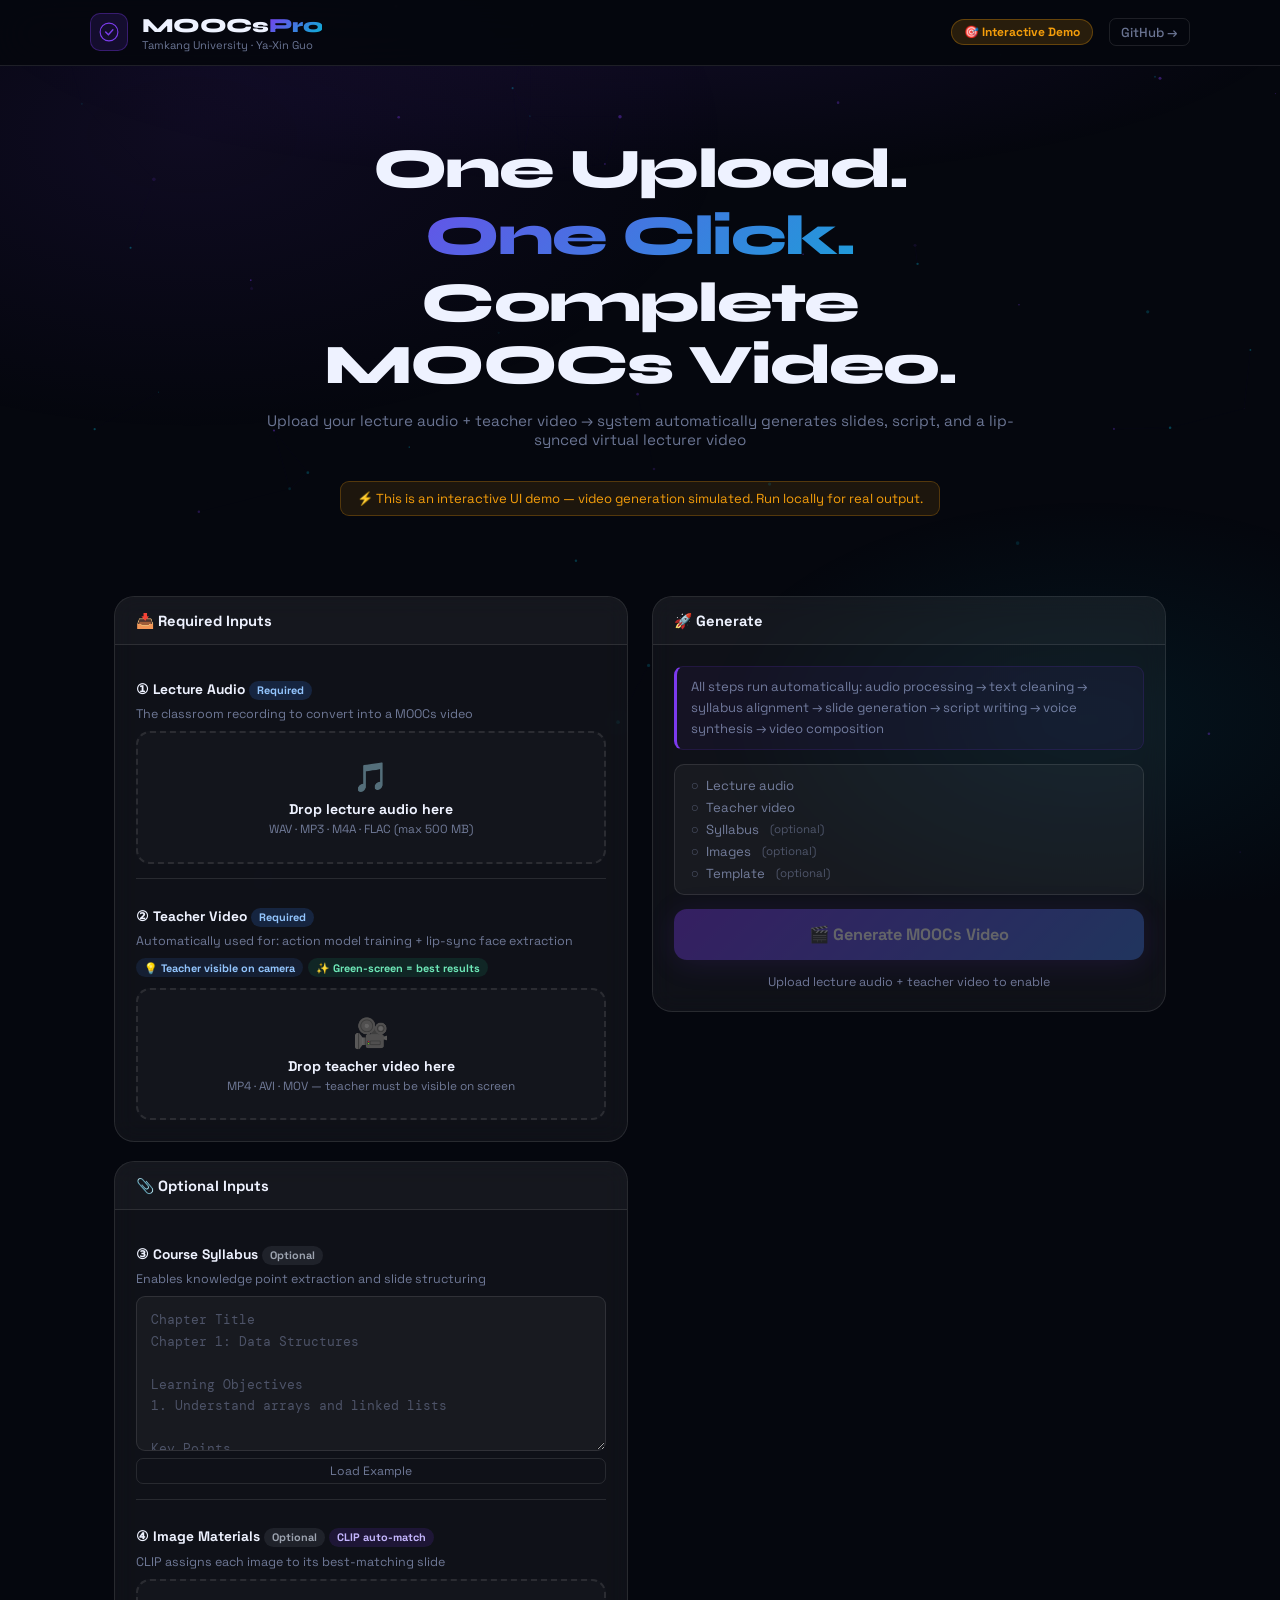
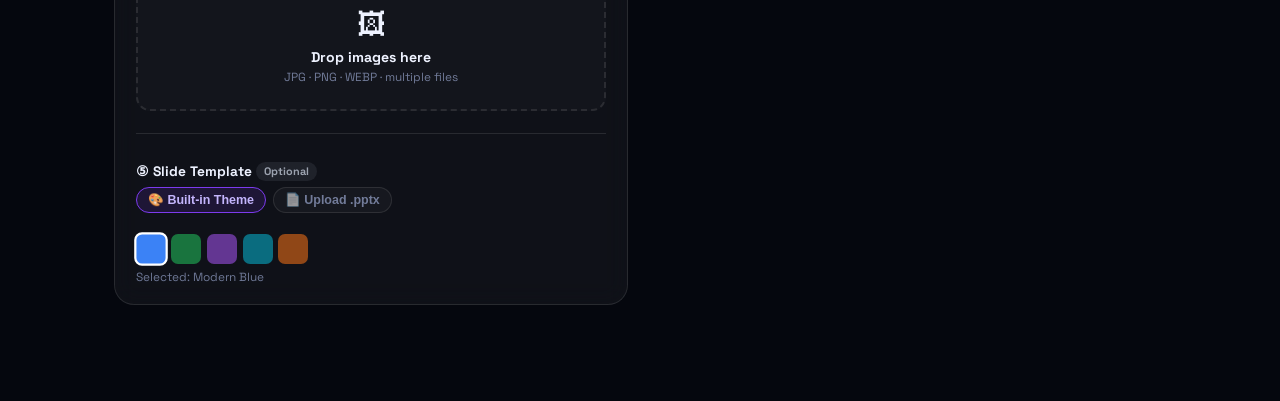
==== docs/index.html @ e99d3d4f "Fresh start: add all project files" ====
<!DOCTYPE html>
<html lang="en">
<head>
<meta charset="UTF-8"/>
<meta name="viewport" content="width=device-width,initial-scale=1"/>
<title>MOOCs Auto-Generator — Demo</title>
<link href="https://fonts.googleapis.com/css2?family=Space+Grotesk:wght@400;500;600;700&family=Syne:wght@700;800;900&family=DM+Mono:wght@400;500&display=swap" rel="stylesheet"/>
<style>
/* ── Reset & tokens ─────────────────────────────────────── */
:root{
  --bg:#05070e;--sf:rgba(255,255,255,.045);--sf2:rgba(255,255,255,.08);
  --bd:rgba(255,255,255,.1);--bd2:rgba(255,255,255,.22);
  --tx:#eef2ff;--sub:rgba(190,205,255,.55);--muted:rgba(190,205,255,.32);
  --v:#7c3aed;--vl:rgba(124,58,237,.14);--va:rgba(124,58,237,.35);
  --c:#06b6d4;--g:#10b981;--gl:rgba(16,185,129,.12);
  --o:#f59e0b;--ol:rgba(245,158,11,.12);--r:#ef4444;
  --gv:linear-gradient(135deg,#7c3aed,#06b6d4);
  --gg:linear-gradient(135deg,#10b981,#06b6d4);
  --rad:14px;--radl:20px;--tr:.22s cubic-bezier(.4,0,.2,1);
}
*,*::before,*::after{box-sizing:border-box;margin:0;padding:0}
body{font-family:'Space Grotesk',sans-serif;background:var(--bg);color:var(--tx);min-height:100vh;overflow-x:hidden}
body::before{content:'';position:fixed;inset:0;z-index:0;pointer-events:none;
  background:radial-gradient(ellipse 70% 55% at 15% 15%,rgba(124,58,237,.09) 0%,transparent 60%),
             radial-gradient(ellipse 55% 45% at 85% 80%,rgba(6,182,212,.08) 0%,transparent 55%)}
canvas{position:fixed;inset:0;z-index:0;pointer-events:none}

/* ── Header ────────────────────────────────────────────── */
header{position:sticky;top:0;z-index:200;background:rgba(5,7,14,.9);backdrop-filter:blur(20px);border-bottom:1px solid var(--bd);padding:.8rem 2rem}
.hdr{max-width:1100px;margin:auto;display:flex;align-items:center;gap:1rem}
.brand{display:flex;align-items:center;gap:.85rem;flex:1}
.orb{width:38px;height:38px;background:var(--vl);border:1.5px solid var(--va);border-radius:10px;display:flex;align-items:center;justify-content:center;animation:orbB 4s ease infinite;flex-shrink:0}
.orb svg{width:20px;height:20px}
@keyframes orbB{0%,100%{box-shadow:0 0 0 0 rgba(124,58,237,.45)}50%{box-shadow:0 0 0 8px rgba(124,58,237,0)}}
.bn{font-family:'Syne',sans-serif;font-size:1.25rem;font-weight:800;letter-spacing:-.02em}
.neon{background:var(--gv);-webkit-background-clip:text;-webkit-text-fill-color:transparent;background-clip:text}
.bs{font-size:.7rem;color:var(--sub)}
.demo-badge{font-size:.75rem;font-weight:700;padding:.25rem .75rem;border-radius:100px;background:rgba(245,158,11,.15);border:1px solid rgba(245,158,11,.3);color:var(--o)}
.gh-link{color:var(--sub);text-decoration:none;font-size:.82rem;font-weight:500;padding:.28rem .72rem;border-radius:7px;border:1px solid var(--bd);transition:var(--tr)}
.gh-link:hover{color:var(--tx);background:var(--sf2)}

/* ── Hero ───────────────────────────────────────────────── */
.hero{position:relative;z-index:1;padding:4.5rem 2rem 3rem;text-align:center;
  background:radial-gradient(ellipse 80% 50% at 50% -10%,rgba(124,58,237,.10) 0%,transparent 65%)}
.hero-c{max-width:800px;margin:auto}
.ht{font-family:'Syne',sans-serif;font-size:clamp(2rem,4.5vw,3.5rem);font-weight:900;line-height:1.1;letter-spacing:-.03em;display:flex;flex-direction:column;gap:.1em;margin-bottom:1rem}
.h2{background:var(--gv);-webkit-background-clip:text;-webkit-text-fill-color:transparent;background-clip:text}
.hs{font-size:.95rem;color:var(--sub);margin-bottom:2rem}
.notice{display:inline-flex;align-items:center;gap:.5rem;background:rgba(245,158,11,.1);border:1px solid rgba(245,158,11,.25);border-radius:9px;padding:.5rem 1rem;font-size:.82rem;color:var(--o);margin-bottom:2rem}

/* ── Input + Output layout ──────────────────────────────── */
.main{position:relative;z-index:1;max-width:1100px;margin:0 auto;padding:0 1.5rem 6rem;display:grid;grid-template-columns:1fr 1fr;gap:1.5rem;align-items:start}
@media(max-width:800px){.main{grid-template-columns:1fr}}

/* ── Cards ──────────────────────────────────────────────── */
.card{background:var(--sf);border:1px solid var(--bd);border-radius:var(--radl);overflow:hidden;backdrop-filter:blur(12px);transition:border-color var(--tr);opacity:0;transform:translateY(14px)}
.card.vis{opacity:1;transform:none;transition:opacity .5s ease,transform .5s ease,border-color var(--tr)}
.card:hover{border-color:var(--bd2)}
.ch{display:flex;align-items:center;gap:.7rem;padding:.9rem 1.3rem;border-bottom:1px solid var(--bd);font-weight:700;font-size:.92rem;background:rgba(255,255,255,.022)}
.cb{padding:1.3rem;display:flex;flex-direction:column;gap:.85rem}

/* ── Upload zones ───────────────────────────────────────── */
.uz{border:2px dashed var(--bd);border-radius:var(--rad);padding:1.6rem;text-align:center;cursor:pointer;transition:var(--tr);background:rgba(255,255,255,.02);position:relative}
.uz:hover,.uz.over{border-color:var(--v);background:var(--vl)}
.uz.filled{border-color:rgba(16,185,129,.5);background:rgba(16,185,129,.05)}
.uz input{position:absolute;inset:0;opacity:0;cursor:pointer;width:100%;height:100%}
.ui{font-size:1.8rem;display:block;margin-bottom:.35rem;transition:transform var(--tr)}
.uz:hover .ui{transform:scale(1.12) translateY(-2px)}
.ut{font-size:.88rem;font-weight:700}
.us{font-size:.74rem;color:var(--sub);margin-top:.18rem}
.fi-bar{background:var(--gl);border:1px solid rgba(16,185,129,.3);border-radius:8px;padding:.45rem .85rem;font-size:.8rem;color:var(--g);font-weight:600;display:flex;align-items:center;gap:.4rem;animation:fadeUp .3s ease}
.fi-bar::before{content:'✓'}
@keyframes fadeUp{from{opacity:0;transform:translateY(5px)}to{opacity:1;transform:none}}

/* ── Input blocks ───────────────────────────────────────── */
.ib{display:flex;flex-direction:column;gap:.45rem;padding:.9rem 0;border-bottom:1px solid var(--bd)}
.ib:last-child{border-bottom:none;padding-bottom:0}
.ibl{font-size:.86rem;font-weight:700}
.ibd{font-size:.78rem;color:var(--sub);line-height:1.5}
.badges{display:flex;gap:.35rem;flex-wrap:wrap}
.bq{font-size:.68rem;font-weight:700;padding:.15rem .5rem;border-radius:100px}
.bq.req{background:rgba(59,130,246,.18);color:#93c5fd}
.bq.opt{background:rgba(107,114,128,.18);color:#9ca3af}
.bq.ai{background:var(--vl);color:#c4b5fd}

/* ── Template toggle ────────────────────────────────────── */
.tg-row{display:flex;gap:.4rem}
.tg-pill{font-size:.78rem;font-weight:600;padding:.28rem .7rem;border-radius:100px;border:1.5px solid var(--bd);cursor:pointer;transition:var(--tr);color:var(--sub);background:rgba(255,255,255,.03)}
.tg-pill.act{border-color:var(--v);background:var(--vl);color:#c4b5fd}
.theme-row{display:flex;gap:.35rem;flex-wrap:wrap;margin-top:.35rem}
.ts{width:30px;height:30px;border-radius:7px;cursor:pointer;border:2px solid transparent;transition:var(--tr);opacity:.55;flex-shrink:0}
.ts.act{border-color:#fff;opacity:1;transform:scale(1.12)}
textarea{background:rgba(255,255,255,.04);border:1px solid var(--bd);border-radius:9px;color:var(--tx);font-family:'DM Mono',monospace;font-size:.79rem;line-height:1.7;padding:.75rem .9rem;width:100%;resize:vertical;transition:border-color var(--tr)}
textarea:focus{outline:none;border-color:var(--v);box-shadow:0 0 0 3px var(--vl)}
textarea::placeholder{color:var(--muted)}

/* ── Thumbnail grid ─────────────────────────────────────── */
.tg{display:flex;flex-wrap:wrap;gap:.45rem;min-height:0}
.tw{position:relative;width:68px;height:68px;animation:fadeUp .3s ease}
.tw img{width:68px;height:68px;object-fit:cover;border-radius:8px;border:1.5px solid var(--bd)}
.tw button{position:absolute;top:-5px;right:-5px;width:18px;height:18px;background:var(--r);color:#fff;border:none;border-radius:50%;font-size:.62rem;cursor:pointer;display:flex;align-items:center;justify-content:center;font-weight:700;opacity:0;transition:opacity var(--tr)}
.tw:hover button{opacity:1}

/* ── Checklist ──────────────────────────────────────────── */
.checks{display:flex;flex-direction:column;gap:.3rem;background:rgba(255,255,255,.04);border:1px solid var(--bd);border-radius:10px;padding:.8rem 1rem}
.ci{display:flex;align-items:center;gap:.45rem;font-size:.82rem;color:var(--sub);transition:color var(--tr)}
.ck{font-size:.85rem;color:var(--muted);transition:color var(--tr)}
.ci.done{color:var(--tx)}.ci.done .ck{color:var(--g)}
.ci em{font-style:normal;font-size:.72rem;opacity:.6;margin-left:.2rem}

/* ── Generate button ────────────────────────────────────── */
.btn-gen{position:relative;display:flex;align-items:center;justify-content:center;gap:.5rem;width:100%;padding:.95rem;border-radius:13px;font-family:'Space Grotesk',sans-serif;font-size:1.02rem;font-weight:700;border:none;cursor:pointer;background:var(--gv);color:#fff;box-shadow:0 4px 30px rgba(124,58,237,.35);transition:transform var(--tr),box-shadow var(--tr);background-size:200% 200%;animation:gradSh 4s ease infinite;overflow:hidden}
.btn-gen:disabled{opacity:.35;cursor:not-allowed;animation:none}
.btn-gen:not(:disabled):hover{transform:translateY(-2px);box-shadow:0 8px 40px rgba(124,58,237,.5)}
@keyframes gradSh{0%,100%{background-position:0% 50%}50%{background-position:100% 50%}}
.btn-gen .glow{position:absolute;inset:0;background:radial-gradient(ellipse at 50% 110%,rgba(255,255,255,.25),transparent 65%);opacity:0;transition:opacity var(--tr)}
.btn-gen:not(:disabled):hover .glow{opacity:1}
.gen-note{font-size:.78rem;color:var(--sub);text-align:center}

/* ── Progress ───────────────────────────────────────────── */
.prog-panel{display:none}
.flow-mini{display:flex;align-items:center;gap:.3rem;flex-wrap:wrap;margin-bottom:.7rem}
.fm{padding:.22rem .6rem;border-radius:100px;font-size:.71rem;font-weight:600;background:rgba(255,255,255,.06);color:var(--sub);border:1px solid var(--bd);transition:var(--tr);white-space:nowrap}
.fm.run{background:var(--ol);border-color:var(--o);color:var(--o);animation:blink 1s infinite}
.fm.ok{background:var(--gl);border-color:var(--g);color:var(--g)}
.fa{color:var(--muted);font-size:.75rem}
@keyframes blink{50%{opacity:.55}}
.pb-w{display:flex;align-items:center;gap:.65rem}
.pb-t{flex:1;height:8px;background:rgba(255,255,255,.08);border-radius:100px;overflow:hidden}
.pb-f{height:100%;background:var(--gv);border-radius:100px;transition:width .4s ease;width:0;position:relative;overflow:hidden}
.pb-f::after{content:'';position:absolute;top:0;left:-80%;width:80%;height:100%;background:linear-gradient(90deg,transparent,rgba(255,255,255,.4),transparent);animation:shine 1.5s linear infinite}
@keyframes shine{to{left:160%}}
.pb-pct{font-family:'DM Mono',monospace;font-weight:700;color:var(--v);font-size:.88rem;min-width:3rem}
.pb-msg{font-size:.82rem;color:var(--sub);margin-top:.3rem;min-height:1.3em}
.log{max-height:110px;overflow-y:auto;background:rgba(255,255,255,.03);border:1px solid var(--bd);border-radius:8px;padding:.65rem .85rem;font-family:'DM Mono',monospace;font-size:.7rem;color:var(--sub);margin-top:.4rem}
.ll.ok{color:var(--g)}.ll.run{color:var(--o)}

/* ── Output ─────────────────────────────────────────────── */
.output-panel{display:none}
.banner{display:flex;align-items:center;gap:.9rem;background:linear-gradient(135deg,rgba(16,185,129,.12),rgba(6,182,212,.07));border:1px solid rgba(16,185,129,.25);border-radius:11px;padding:.9rem 1.15rem}
.banner-e{font-size:1.8rem}
.bt{font-weight:700;color:var(--g);font-size:.95rem}
.bs2{font-size:.78rem;color:var(--sub);margin-top:.1rem}
video{width:100%;border-radius:10px;background:#000;max-height:360px;border:1px solid var(--bd)}
.dl-btn{display:flex;align-items:center;justify-content:space-between;background:rgba(255,255,255,.04);border:1px solid var(--bd);border-radius:9px;padding:.6rem .95rem;font-size:.84rem;font-weight:600}
.dl-a{background:var(--gg);color:#fff;padding:.3rem .85rem;border-radius:7px;text-decoration:none;font-size:.79rem;font-weight:700;transition:var(--tr)}
.dl-a:hover{filter:brightness(1.12)}

/* ── Toasts ─────────────────────────────────────────────── */
#toasts{position:fixed;bottom:1.5rem;right:1.5rem;z-index:9999;display:flex;flex-direction:column;gap:.4rem}
.toast{background:rgba(12,14,26,.97);border:1px solid var(--bd);border-radius:10px;padding:.7rem 1rem;font-size:.82rem;font-weight:600;display:flex;align-items:center;gap:.4rem;animation:tIn .25s ease;max-width:300px;backdrop-filter:blur(16px)}
.toast-ok{border-left:3px solid var(--g)}.toast-err{border-left:3px solid var(--r)}.toast-info{border-left:3px solid var(--v)}
@keyframes tIn{from{transform:translateX(110%);opacity:0}to{transform:none;opacity:1}}

/* ── Scrollbar ──────────────────────────────────────────── */
::-webkit-scrollbar{width:4px}::-webkit-scrollbar-track{background:transparent}
::-webkit-scrollbar-thumb{background:rgba(255,255,255,.12);border-radius:2px}
</style>
</head>
<body>

<canvas id="bg"></canvas>

<header>
  <div class="hdr">
    <div class="brand">
      <div class="orb">
        <svg viewBox="0 0 36 36" fill="none">
          <circle cx="18" cy="18" r="16" stroke="url(#g0)" stroke-width="2"/>
          <path d="M12 18l5 5 8-9" stroke="url(#g0)" stroke-width="2.5" stroke-linecap="round"/>
          <defs><linearGradient id="g0" x1="0" y1="0" x2="36" y2="36"><stop stop-color="#7c3aed"/><stop offset="1" stop-color="#06b6d4"/></linearGradient></defs>
        </svg>
      </div>
      <div><div class="bn">MOOCs<span class="neon">Pro</span></div><div class="bs">Tamkang University · Ya-Xin Guo</div></div>
    </div>
    <span class="demo-badge">🎯 Interactive Demo</span>
    <a href="https://github.com/your-username/moocs-auto-generator" class="gh-link" target="_blank">GitHub →</a>
  </div>
</header>

<section class="hero">
  <div class="hero-c">
    <div class="ht">
      <span>One Upload.</span>
      <span class="h2">One Click.</span>
      <span>Complete MOOCs Video.</span>
    </div>
    <p class="hs">Upload your lecture audio + teacher video → system automatically generates slides, script, and a lip-synced virtual lecturer video</p>
    <div class="notice">
      ⚡ This is an interactive UI demo — video generation simulated. Run locally for real output.
    </div>
  </div>
</section>

<div class="main">

<!-- LEFT: Inputs -->
<div>

  <!-- Required inputs -->
  <div class="card" id="c1">
    <div class="ch">📥 Required Inputs</div>
    <div class="cb">

      <div class="ib">
        <div class="ibl">① Lecture Audio <span class="bq req">Required</span></div>
        <div class="ibd">The classroom recording to convert into a MOOCs video</div>
        <div class="uz" id="audioDz" onclick="document.getElementById('audioIn').click()" ondragover="event.preventDefault();this.classList.add('over')" ondrop="dropHandler(event,'audio')" ondragexit="this.classList.remove('over')">
          <input type="file" id="audioIn" accept=".wav,.mp3,.m4a,.flac" style="opacity:0;position:absolute;inset:0;cursor:pointer" onchange="handleFile(this,'audio')"/>
          <span class="ui">🎵</span>
          <div class="ut" id="audio-t">Drop lecture audio here</div>
          <div class="us">WAV · MP3 · M4A · FLAC (max 500 MB)</div>
        </div>
        <div class="fi-bar" id="audio-fi" style="display:none"></div>
      </div>

      <div class="ib">
        <div class="ibl">② Teacher Video <span class="bq req">Required</span></div>
        <div class="ibd">Automatically used for: action model training + lip-sync face extraction</div>
        <div class="badges" style="margin-bottom:.2rem">
          <span class="bq" style="background:rgba(59,130,246,.12);color:#93c5fd">💡 Teacher visible on camera</span>
          <span class="bq" style="background:var(--gl);color:#6ee7b7">✨ Green-screen = best results</span>
        </div>
        <div class="uz" id="teacherDz" onclick="document.getElementById('teacherIn').click()" ondragover="event.preventDefault();this.classList.add('over')" ondrop="dropHandler(event,'teacher')" ondragexit="this.classList.remove('over')">
          <input type="file" id="teacherIn" accept=".mp4,.avi,.mov,.mkv" style="opacity:0;position:absolute;inset:0;cursor:pointer" onchange="handleFile(this,'teacher')"/>
          <span class="ui">🎥</span>
          <div class="ut" id="teacher-t">Drop teacher video here</div>
          <div class="us">MP4 · AVI · MOV — teacher must be visible on screen</div>
        </div>
        <div class="fi-bar" id="teacher-fi" style="display:none"></div>
      </div>

    </div>
  </div>

  <!-- Optional inputs -->
  <div class="card" id="c2" style="margin-top:1.2rem">
    <div class="ch">📎 Optional Inputs</div>
    <div class="cb">

      <div class="ib">
        <div class="ibl">③ Course Syllabus <span class="bq opt">Optional</span></div>
        <div class="ibd">Enables knowledge point extraction and slide structuring</div>
        <textarea id="syllabus" rows="6" placeholder="Chapter Title&#10;Chapter 1: Data Structures&#10;&#10;Learning Objectives&#10;1. Understand arrays and linked lists&#10;&#10;Key Points&#10;Sorting algorithms&#10;Time complexity: O(n), O(log n)"></textarea>
        <button onclick="loadEx()" style="font-size:.76rem;background:transparent;border:1px solid var(--bd);color:var(--sub);padding:.25rem .65rem;border-radius:7px;cursor:pointer;font-family:inherit;transition:var(--tr)" onmouseover="this.style.color='var(--tx)'" onmouseout="this.style.color='var(--sub)'">Load Example</button>
      </div>

      <div class="ib">
        <div class="ibl">④ Image Materials <span class="bq opt">Optional</span> <span class="bq ai">CLIP auto-match</span></div>
        <div class="ibd">CLIP assigns each image to its best-matching slide</div>
        <div class="uz" id="imgDz" onclick="document.getElementById('imgIn').click()" ondragover="event.preventDefault();this.classList.add('over')" ondrop="dropHandler(event,'img')" ondragexit="this.classList.remove('over')">
          <input type="file" id="imgIn" accept=".jpg,.jpeg,.png,.webp" multiple style="opacity:0;position:absolute;inset:0;cursor:pointer" onchange="handleImgs(this)"/>
          <span class="ui">🖼</span>
          <div class="ut" id="img-t">Drop images here</div>
          <div class="us">JPG · PNG · WEBP · multiple files</div>
        </div>
        <div class="tg" id="imgGrid"></div>
      </div>

      <div class="ib">
        <div class="ibl">⑤ Slide Template <span class="bq opt">Optional</span></div>
        <div class="tg-row" style="margin-bottom:.5rem">
          <button class="tg-pill act" id="pill-builtin" onclick="setTplMode('builtin')">🎨 Built-in Theme</button>
          <button class="tg-pill" id="pill-upload" onclick="setTplMode('upload')">📄 Upload .pptx</button>
        </div>
        <!-- Built-in themes -->
        <div id="themeSection">
          <div class="theme-row">
            <div class="ts act" data-t="Modern Blue"   style="background:#3b82f6" onclick="selT(this)" title="Modern Blue"></div>
            <div class="ts"    data-t="Academic Green" style="background:#22c55e" onclick="selT(this)" title="Academic Green"></div>
            <div class="ts"    data-t="Elegant Purple" style="background:#a855f7" onclick="selT(this)" title="Elegant Purple"></div>
            <div class="ts"    data-t="Tech Gray"       style="background:#06b6d4" onclick="selT(this)" title="Tech Gray"></div>
            <div class="ts"    data-t="Warm Orange"     style="background:#f97316" onclick="selT(this)" title="Warm Orange"></div>
          </div>
          <div style="font-size:.74rem;color:var(--sub);margin-top:.3rem" id="themeLabel">Selected: Modern Blue</div>
        </div>
        <!-- Upload template -->
        <div id="uploadSection" style="display:none">
          <div class="uz" style="padding:1.1rem" onclick="document.getElementById('tplIn').click()" ondragover="event.preventDefault();this.classList.add('over')" ondrop="dropHandler(event,'template')" ondragexit="this.classList.remove('over')">
            <input type="file" id="tplIn" accept=".pptx" style="opacity:0;position:absolute;inset:0;cursor:pointer" onchange="handleFile(this,'template')"/>
            <span class="ui" style="font-size:1.4rem">📄</span>
            <div class="ut" id="tpl-t">Drop your .pptx template</div>
          </div>
          <div class="fi-bar" id="tpl-fi" style="display:none"></div>
        </div>
      </div>

    </div>
  </div>

</div><!-- /left -->

<!-- RIGHT: Generate + Progress + Output -->
<div>

  <!-- Checklist + Generate -->
  <div class="card" id="c3">
    <div class="ch">🚀 Generate</div>
    <div class="cb">
      <div style="font-size:.82rem;color:var(--sub);padding:.6rem .9rem;background:rgba(124,58,237,.06);border:1px solid rgba(124,58,237,.15);border-radius:9px;border-left:3px solid var(--v);line-height:1.6">
        All steps run automatically: audio processing → text cleaning → syllabus alignment → slide generation → script writing → voice synthesis → video composition
      </div>

      <div class="checks" id="checklist">
        <div class="ci" id="ci-a"><span class="ck">○</span> Lecture audio</div>
        <div class="ci" id="ci-t"><span class="ck">○</span> Teacher video</div>
        <div class="ci" id="ci-s"><span class="ck">○</span> Syllabus <em>(optional)</em></div>
        <div class="ci" id="ci-i"><span class="ck">○</span> Images <em>(optional)</em></div>
        <div class="ci" id="ci-p"><span class="ck">○</span> Template <em>(optional)</em></div>
      </div>

      <button class="btn-gen" id="btnGen" onclick="simulate()" disabled>
        <span>🎬 Generate MOOCs Video</span>
        <div class="glow"></div>
      </button>
      <div class="gen-note" id="genNote">Upload lecture audio + teacher video to enable</div>
    </div>
  </div>

  <!-- Progress -->
  <div class="card prog-panel" id="progCard" style="margin-top:1.2rem">
    <div class="ch">⏳ Processing…</div>
    <div class="cb">
      <div class="flow-mini">
        <div class="fm" id="fm-a">🎙 Audio</div><div class="fa">›</div>
        <div class="fm" id="fm-c">✏ Clean</div><div class="fa">›</div>
        <div class="fm" id="fm-al">📋 Align</div><div class="fa">›</div>
        <div class="fm" id="fm-p">🖼 Slides</div><div class="fa">›</div>
        <div class="fm" id="fm-s">📝 Script</div><div class="fa">›</div>
        <div class="fm" id="fm-v">🎬 Video</div>
      </div>
      <div class="pb-w"><div class="pb-t"><div class="pb-f" id="pbf"></div></div><span class="pb-pct" id="pbn">0%</span></div>
      <div class="pb-msg" id="pbm"></div>
      <div class="log" id="plog"></div>
    </div>
  </div>

  <!-- Output -->
  <div class="card output-panel" id="outCard" style="margin-top:1.2rem">
    <div class="ch">🎉 Your MOOCs Video is Ready!</div>
    <div class="cb">
      <div class="banner">
        <span class="banner-e">🎓</span>
        <div><div class="bt">Teaching Video Generated</div><div class="bs2">Slides · Script · Virtual Lecturer · Lip Sync</div></div>
      </div>
      <video id="demoVid" controls>
        <source src="" type="video/mp4"/>
        Your browser does not support video playback.
      </video>
      <div class="dl-btn">
        <span>🎬 Complete MOOCs Video</span>
        <a href="#" class="dl-a" id="dlLink" download>⬇ Download</a>
      </div>
      <div style="font-size:.78rem;color:var(--sub);text-align:center;margin-top:.3rem">
        ℹ️ Demo mode — run locally with <code style="font-family:'DM Mono';background:rgba(255,255,255,.08);padding:.1rem .35rem;border-radius:4px">python start.py</code> for real video output
      </div>
    </div>
  </div>

</div><!-- /right -->
</div><!-- /main -->

<div id="toasts"></div>

<script>
// ── Particle canvas ──────────────────────────────────────────
(function(){
  const cv = document.getElementById('bg'), ctx = cv.getContext('2d');
  let W, H, pts = [];
  function resize(){ W = cv.width = window.innerWidth; H = cv.height = window.innerHeight; }
  class P { constructor(){ this.reset(); } reset(){ this.x=Math.random()*W; this.y=Math.random()*H; this.vx=(Math.random()-.5)*.4; this.vy=(Math.random()-.5)*.4; this.r=Math.random()*1.4+.5; this.a=Math.random()*.35+.07; this.c=Math.random()>.5?'124,58,237':'6,182,212'; } tick(){ this.x+=this.vx; this.y+=this.vy; if(this.x<0||this.x>W||this.y<0||this.y>H) this.reset(); } draw(){ ctx.beginPath(); ctx.arc(this.x,this.y,this.r,0,Math.PI*2); ctx.fillStyle=`rgba(${this.c},${this.a})`; ctx.fill(); } }
  function frame(){ ctx.clearRect(0,0,W,H); for(let i=0;i<pts.length;i++) for(let j=i+1;j<pts.length;j++){const dx=pts[i].x-pts[j].x,dy=pts[i].y-pts[j].y,d=Math.sqrt(dx*dx+dy*dy);if(d<130){ctx.beginPath();ctx.moveTo(pts[i].x,pts[i].y);ctx.lineTo(pts[j].x,pts[j].y);ctx.strokeStyle=`rgba(124,58,237,${.07*(1-d/130)})`;ctx.lineWidth=.5;ctx.stroke();}} pts.forEach(p=>{p.tick();p.draw();}); requestAnimationFrame(frame); }
  window.addEventListener('resize',resize,{passive:true}); resize(); pts=Array.from({length:70},()=>new P()); frame();
})();

// ── Card reveal ───────────────────────────────────────────────
const obs = new IntersectionObserver(es=>es.forEach(e=>{if(e.isIntersecting){e.target.classList.add('vis');obs.unobserve(e.target);}}),{threshold:.06});
document.querySelectorAll('.card').forEach((c,i)=>{c.style.transitionDelay=`${i*.05}s`;obs.observe(c);});

// ── State ─────────────────────────────────────────────────────
const S = { audio: null, teacher: null, imgs: [], template: null };

// ── File handlers ─────────────────────────────────────────────
function handleFile(inp, type) {
  const f = inp.files?.[0]; if (!f) return;
  if (type === 'audio') {
    S.audio = f;
    document.getElementById('audio-t').textContent = f.name;
    document.getElementById('audioDz').classList.add('filled');
    const fi = document.getElementById('audio-fi'); fi.style.display=''; fi.textContent = `${f.name} · ${(f.size/1e6).toFixed(1)} MB`;
    toast(`Audio: ${f.name}`, 'info');
  } else if (type === 'teacher') {
    S.teacher = f;
    document.getElementById('teacher-t').textContent = f.name;
    document.getElementById('teacherDz').classList.add('filled');
    const fi = document.getElementById('teacher-fi'); fi.style.display=''; fi.textContent = `${f.name} · ${(f.size/1e9).toFixed(2)} GB`;
    toast(`Teacher video: ${f.name}`, 'info');
  } else if (type === 'template') {
    if (!f.name.endsWith('.pptx')) { toast('Only .pptx files accepted', 'err'); return; }
    S.template = f;
    document.getElementById('tpl-t').textContent = f.name;
    document.getElementById('templateDz')?.classList.add('filled');
    const fi = document.getElementById('tpl-fi'); if(fi){fi.style.display=''; fi.textContent = `${f.name} · ${(f.size/1e3).toFixed(0)} KB`;}
    toast(`Template: ${f.name}`, 'info');
  }
  updateChecklist();
}
function handleImgs(inp) {
  [...(inp.files||[])].forEach(f => {
    if (!['.jpg','.jpeg','.png','.webp'].includes(f.name.slice(f.name.lastIndexOf('.')).toLowerCase())) return;
    S.imgs.push(f); renderThumbs();
  });
  updateChecklist();
}
function dropHandler(e, type) {
  e.preventDefault(); e.target.closest('.uz')?.classList.remove('over');
  const files = [...(e.dataTransfer.files||[])];
  if (type === 'img') { files.forEach(f=>{ S.imgs.push(f); }); renderThumbs(); updateChecklist(); }
  else if (files[0]) { const inp = type==='audio'?document.getElementById('audioIn'):type==='teacher'?document.getElementById('teacherIn'):type==='template'?document.getElementById('tplIn'):null; if(inp){const dt=new DataTransfer(); dt.items.add(files[0]); inp.files=dt.files; handleFile(inp,type);} }
}
function renderThumbs() {
  const g = document.getElementById('imgGrid'); g.innerHTML = '';
  S.imgs.forEach((f,i) => {
    const url = URL.createObjectURL(f), w = document.createElement('div'); w.className='tw';
    w.innerHTML = `<img src="${url}" title="${f.name}"/><button onclick="S.imgs.splice(${i},1);renderThumbs();updateChecklist()">✕</button>`;
    g.appendChild(w);
  });
  const t = document.getElementById('img-t');
  if(t) t.textContent = S.imgs.length ? `${S.imgs.length} image(s) ready` : 'Drop images here';
  document.getElementById('imgDz').classList.toggle('filled', S.imgs.length > 0);
}

// ── Checklist ─────────────────────────────────────────────────
function updateChecklist() {
  const set = (id, done) => {
    const el = document.getElementById(id); if(!el) return;
    const ck = el.querySelector('.ck'); if(ck) ck.textContent = done ? '✓' : '○';
    el.classList.toggle('done', done);
  };
  set('ci-a', !!S.audio); set('ci-t', !!S.teacher);
  set('ci-s', document.getElementById('syllabus')?.value?.length > 10);
  set('ci-i', S.imgs.length > 0); set('ci-p', !!S.template);
  const ready = S.audio && S.teacher;
  const btn = document.getElementById('btnGen'); if(btn) btn.disabled = !ready;
  const note = document.getElementById('genNote');
  if(note) note.style.display = ready ? 'none' : '';
}
document.getElementById('syllabus')?.addEventListener('input', updateChecklist);

// ── Theme / Template ──────────────────────────────────────────
function selT(el) {
  document.querySelectorAll('.ts').forEach(s=>s.classList.remove('act'));
  el.classList.add('act');
  const lbl = document.getElementById('themeLabel');
  if(lbl) lbl.textContent = `Selected: ${el.dataset.t}`;
}
function setTplMode(mode) {
  document.getElementById('pill-builtin').classList.toggle('act', mode==='builtin');
  document.getElementById('pill-upload').classList.toggle('act', mode==='upload');
  document.getElementById('themeSection').style.display = mode==='builtin'?'':'none';
  document.getElementById('uploadSection').style.display = mode==='upload'?'':'none';
}
function loadEx() {
  document.getElementById('syllabus').value = `Chapter Title\nChapter 1: Data Structures\n\nLearning Objectives\n1. Understand arrays and linked lists\n2. Master sorting algorithms\n\nKey Points\nArray and Linked List\nSorting: Bubble Sort, Quick Sort\nComplexity: O(n), O(log n)`;
  updateChecklist(); toast('Example syllabus loaded', 'info');
}

// ── Simulated pipeline ────────────────────────────────────────
const STEPS = [
  {id:'fm-a', pct:5,  msg:'[Audio] Loading audio file…'},
  {id:'fm-a', pct:15, msg:'[Audio] noisereduce: background noise suppression…'},
  {id:'fm-a', pct:25, msg:'[Audio] Silero-VAD: removing silence segments…'},
  {id:'fm-a', pct:35, msg:'[Audio] Whisper: speech-to-text transcription…'},
  {id:'fm-c', pct:42, msg:'[Clean] Ollama LLaMA3: removing filler words…'},
  {id:'fm-c', pct:50, msg:'[Clean] Fixing punctuation and sentence breaks…'},
  {id:'fm-al',pct:58, msg:'[Align] Sentence-BERT: encoding transcript…'},
  {id:'fm-al',pct:64, msg:'[Align] Knowledge point semantic alignment…'},
  {id:'fm-p', pct:70, msg:'[Slides] CLIP: matching images to slides…'},
  {id:'fm-p', pct:76, msg:'[Slides] python-pptx: assembling presentation…'},
  {id:'fm-s', pct:82, msg:'[Script] LLM: generating lecture opening…'},
  {id:'fm-s', pct:87, msg:'[Script] Generating teaching body scripts…'},
  {id:'fm-v', pct:91, msg:'[Video] F5-TTS: voice synthesis…'},
  {id:'fm-v', pct:95, msg:'[Video] wav2lip: lip synchronization…'},
  {id:'fm-v', pct:98, msg:'[Video] FFmpeg: compositing final video…'},
  {id:'fm-v', pct:100,msg:'🎬 MOOCs video generation complete!'},
];

async function simulate() {
  document.getElementById('progCard').style.display='';
  document.getElementById('outCard').style.display='none';
  document.getElementById('btnGen').disabled = true;
  // reset flow steps
  ['fm-a','fm-c','fm-al','fm-p','fm-s','fm-v'].forEach(id=>{const el=document.getElementById(id);if(el)el.className='fm';});
  const log = document.getElementById('plog'); log.innerHTML = '';

  for (const step of STEPS) {
    // update progress
    document.getElementById('pbf').style.width = `${step.pct}%`;
    document.getElementById('pbn').textContent = `${step.pct}%`;
    document.getElementById('pbm').textContent = step.msg;
    // update flow mini
    document.querySelectorAll('.fm').forEach(el=>{ if(el.classList.contains('run')) el.className='fm ok'; });
    const fm = document.getElementById(step.id);
    if(fm) { fm.className = ''; fm.classList.add('fm','run'); }
    // log
    const ll = document.createElement('div'); ll.className='ll run';
    ll.textContent = `[${step.pct}%] ${step.msg}`; log.appendChild(ll); log.scrollTop=log.scrollHeight;
    if(step.pct===100) ll.className='ll ok';
    await new Promise(r => setTimeout(r, 680));
  }

  // Mark all done
  document.querySelectorAll('.fm.run').forEach(el=>{ el.className='fm ok'; });

  // Show output
  document.getElementById('outCard').style.display = '';
  document.getElementById('btnGen').disabled = false;

  // Point to demo video if available, else show placeholder message
  const vid = document.getElementById('demoVid');
  // In a real GitHub Pages deploy, you can add a sample video here:
  // vid.querySelector('source').src = 'sample_output.mp4'; vid.load();

  document.getElementById('outCard').scrollIntoView({behavior:'smooth',block:'center'});
  toast('🎉 Video generation complete!', 'ok');
}

// ── Toast ──────────────────────────────────────────────────────
function toast(msg, type='info') {
  const tc = document.getElementById('toasts');
  const el = document.createElement('div');
  el.className = `toast toast-${type}`;
  el.innerHTML = `<span>${{ok:'✅',err:'❌',info:'ℹ️'}[type]||'•'}</span><span>${msg}</span>`;
  tc.appendChild(el); setTimeout(()=>el.remove(), 4500);
}
</script>
</body>
</html>
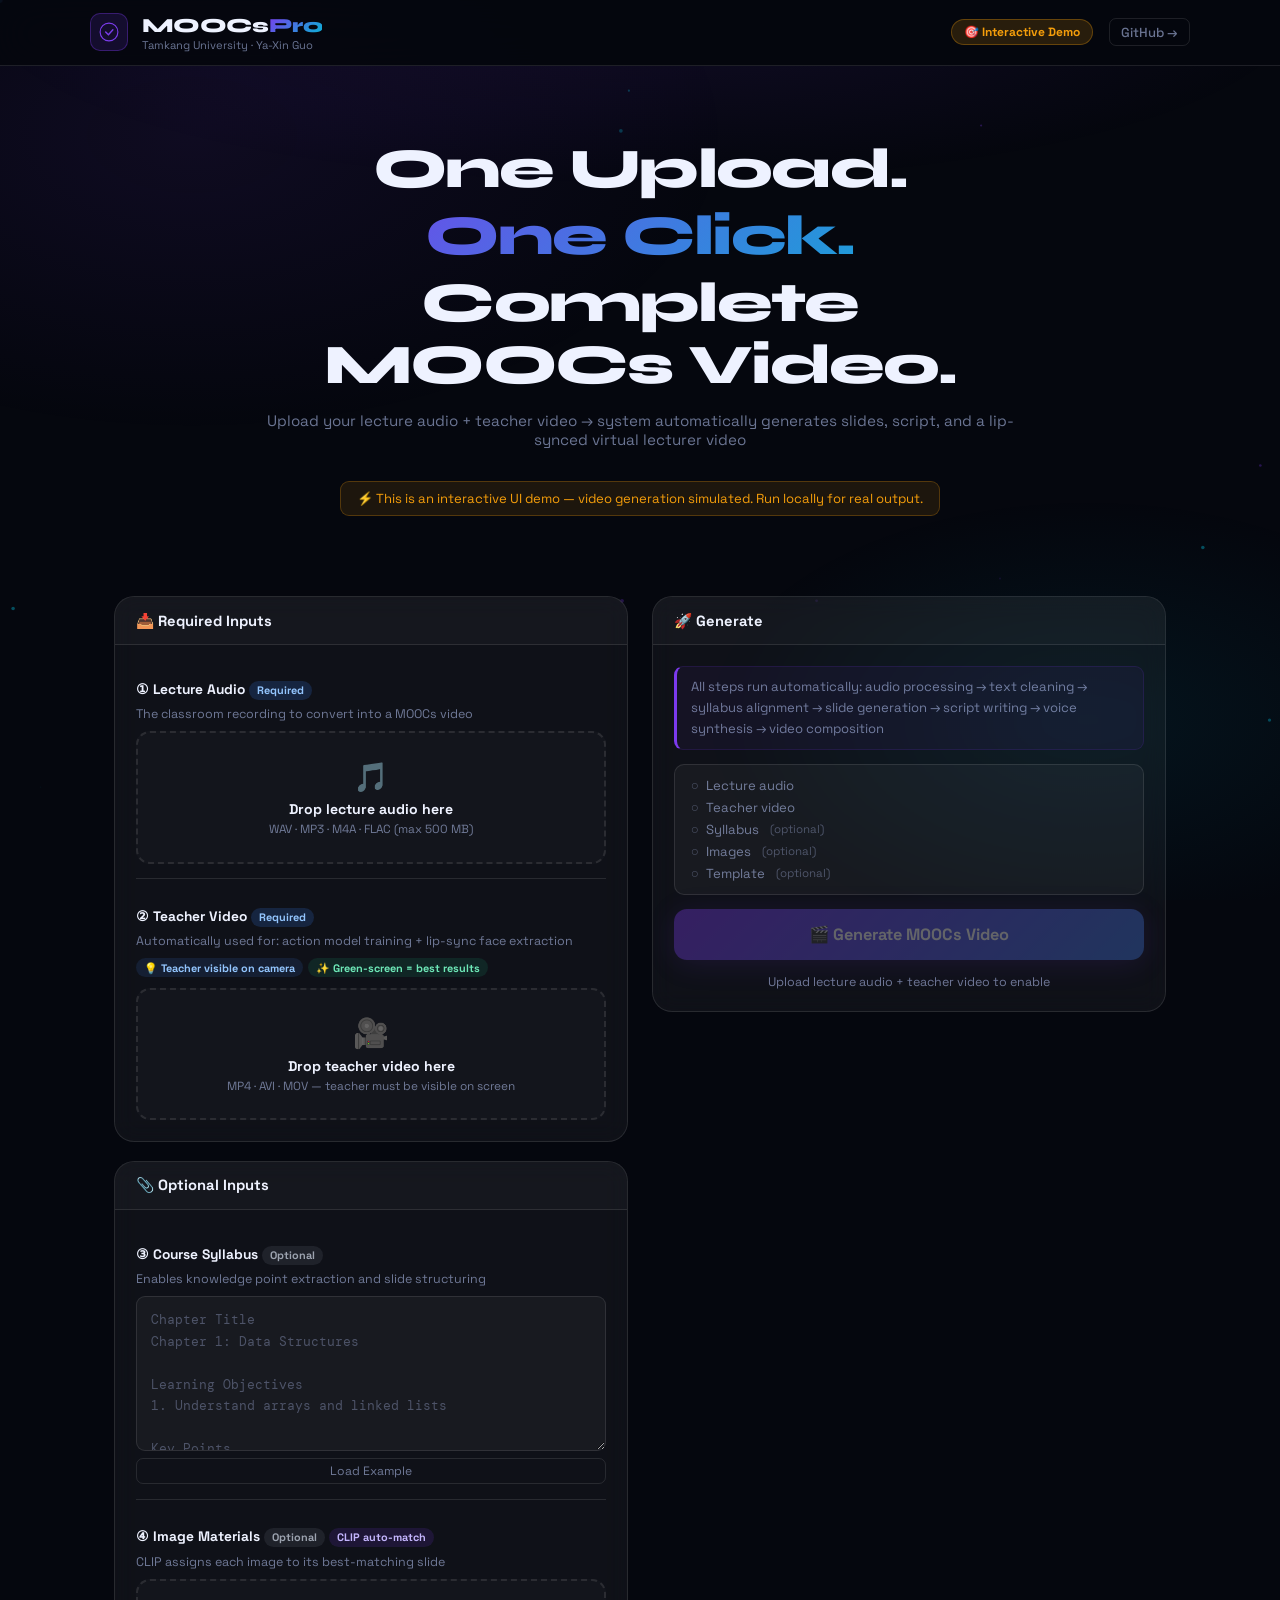
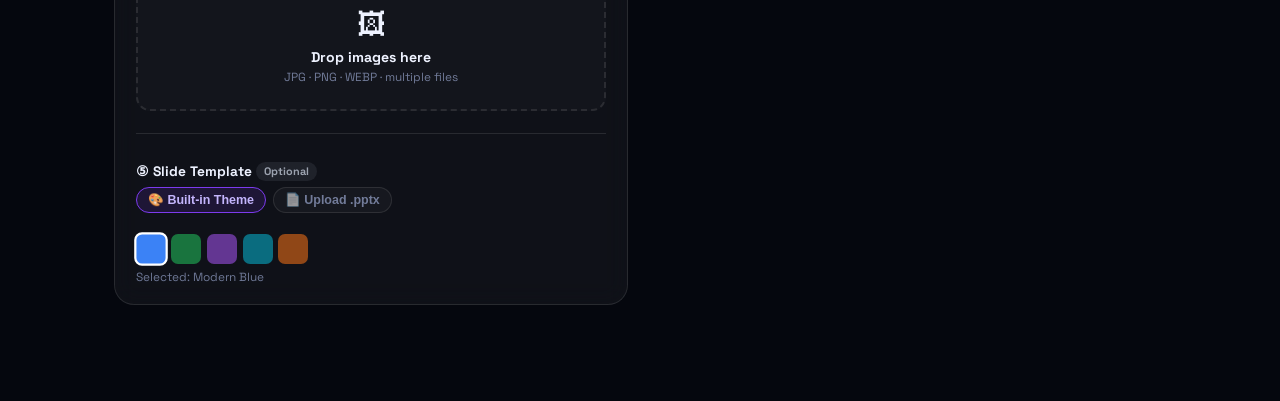
==== commit ef37d3bb: "Update README and index.html" ====
--- a/docs/index.html
+++ b/docs/index.html
@@ -174,7 +174,7 @@
       <div><div class="bn">MOOCs<span class="neon">Pro</span></div><div class="bs">Tamkang University · Ya-Xin Guo</div></div>
     </div>
     <span class="demo-badge">🎯 Interactive Demo</span>
-    <a href="https://github.com/your-username/moocs-auto-generator" class="gh-link" target="_blank">GitHub →</a>
+    <a href="https://github.com/yasin0512/Automoocs" class="gh-link" target="_blank">GitHub →</a>
   </div>
 </header>
 
@@ -343,10 +343,14 @@
         <span class="banner-e">🎓</span>
         <div><div class="bt">Teaching Video Generated</div><div class="bs2">Slides · Script · Virtual Lecturer · Lip Sync</div></div>
       </div>
-      <video id="demoVid" controls>
-        <source src="" type="video/mp4"/>
-        Your browser does not support video playback.
-      </video>
+      <div style="position:relative;padding-bottom:56.25%;height:0;overflow:hidden;border-radius:10px;border:1px solid var(--bd)">
+        <iframe
+          src="https://drive.google.com/file/d/1OkJunh1fy5q2OOmzwKou27U7jr0peAfK/preview"
+          style="position:absolute;top:0;left:0;width:100%;height:100%;border:none"
+          allow="autoplay"
+          allowfullscreen>
+        </iframe>
+      </div>
       <div class="dl-btn">
         <span>🎬 Complete MOOCs Video</span>
         <a href="#" class="dl-a" id="dlLink" download>⬇ Download</a>
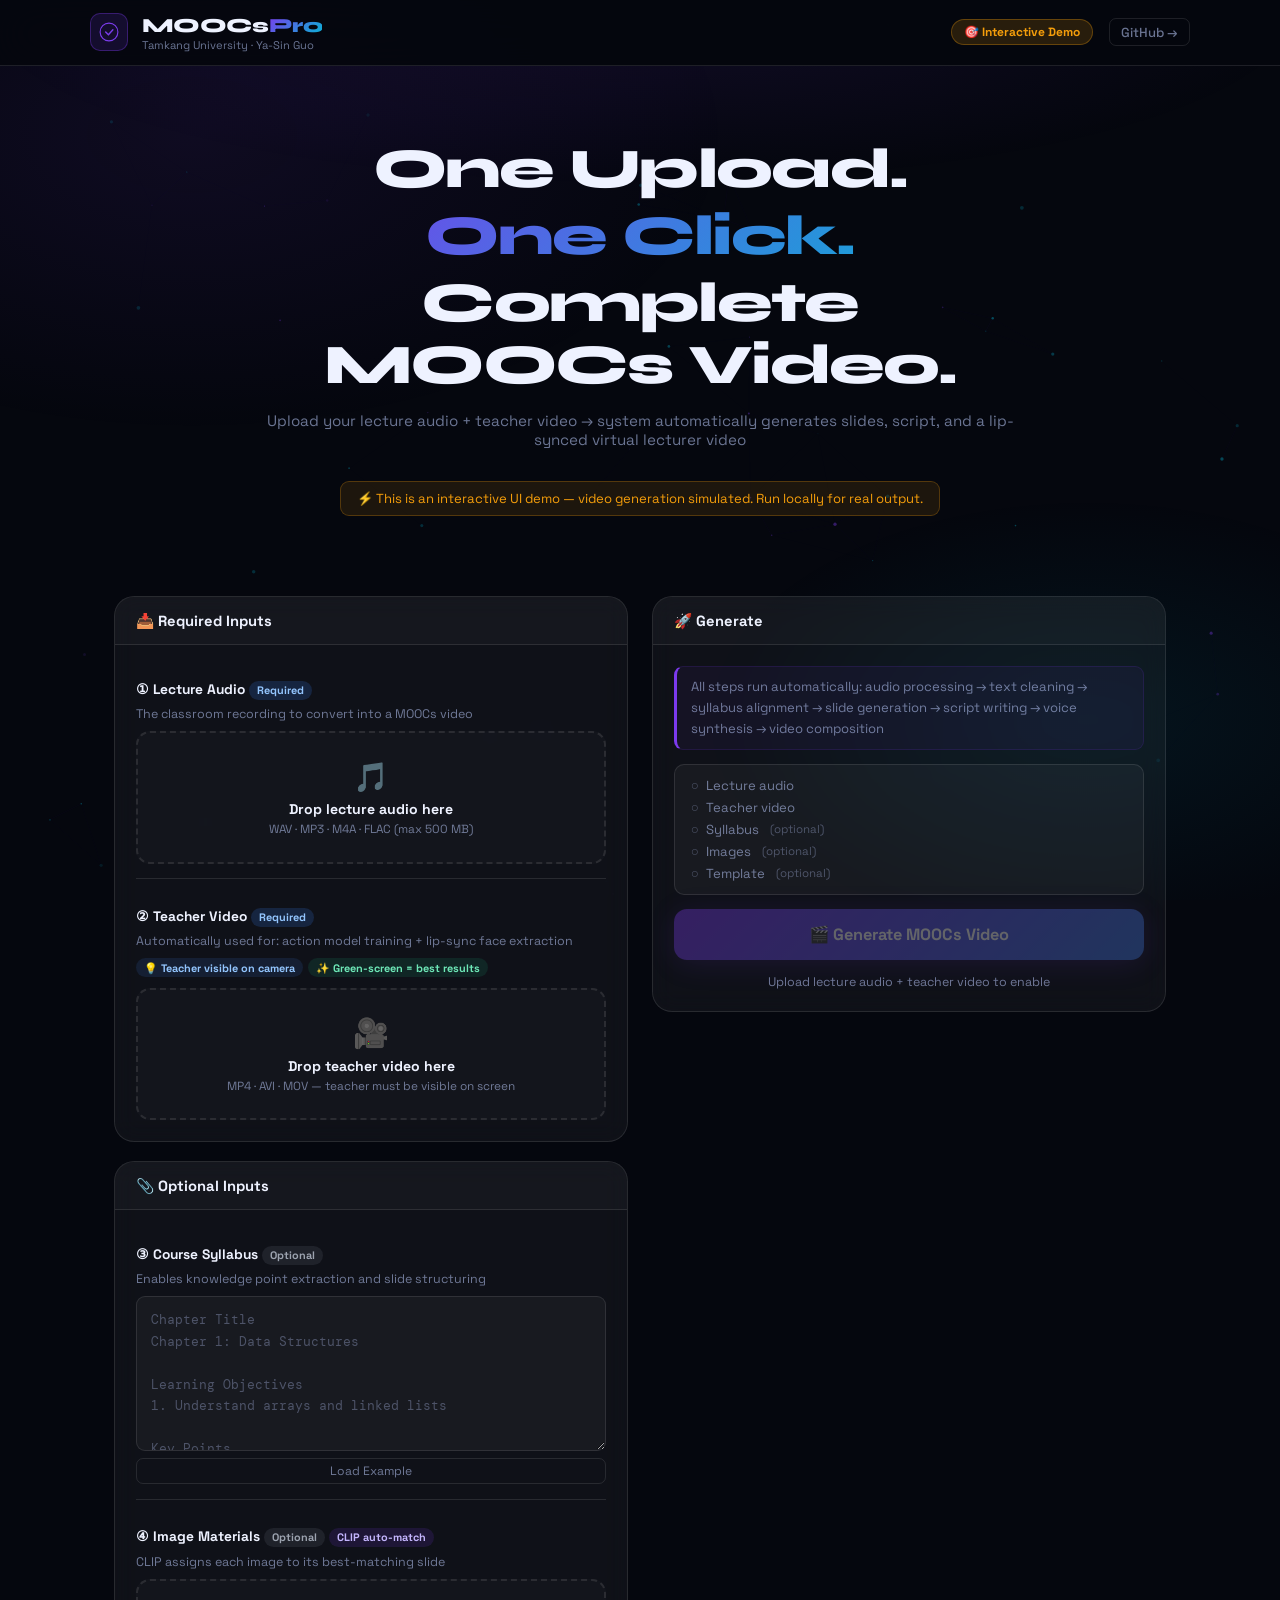
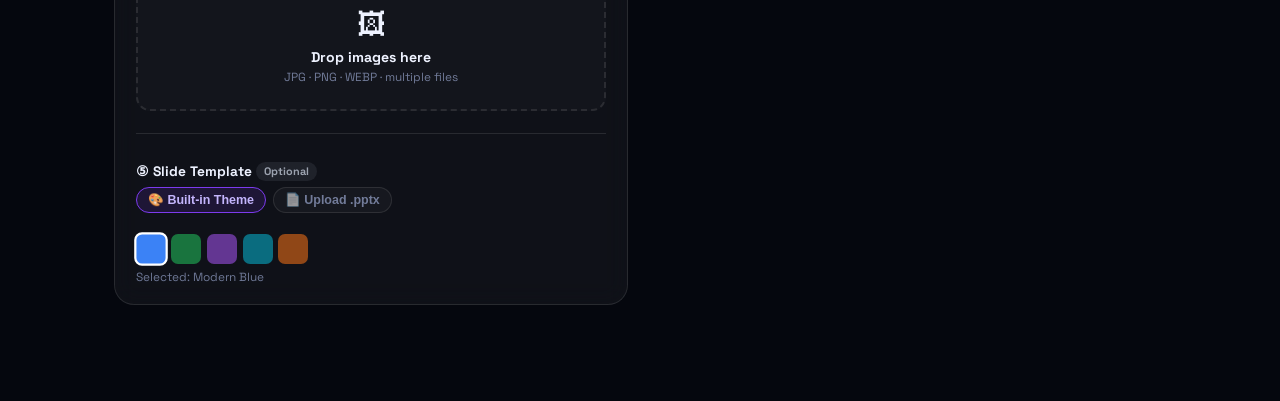
==== commit 3e7e2932: "Fix index.html" ====
--- a/docs/index.html
+++ b/docs/index.html
@@ -171,7 +171,7 @@
           <defs><linearGradient id="g0" x1="0" y1="0" x2="36" y2="36"><stop stop-color="#7c3aed"/><stop offset="1" stop-color="#06b6d4"/></linearGradient></defs>
         </svg>
       </div>
-      <div><div class="bn">MOOCs<span class="neon">Pro</span></div><div class="bs">Tamkang University · Ya-Xin Guo</div></div>
+      <div><div class="bn">MOOCs<span class="neon">Pro</span></div><div class="bs">Tamkang University · Ya-Sin Guo</div></div>
     </div>
     <span class="demo-badge">🎯 Interactive Demo</span>
     <a href="https://github.com/yasin0512/Automoocs" class="gh-link" target="_blank">GitHub →</a>
